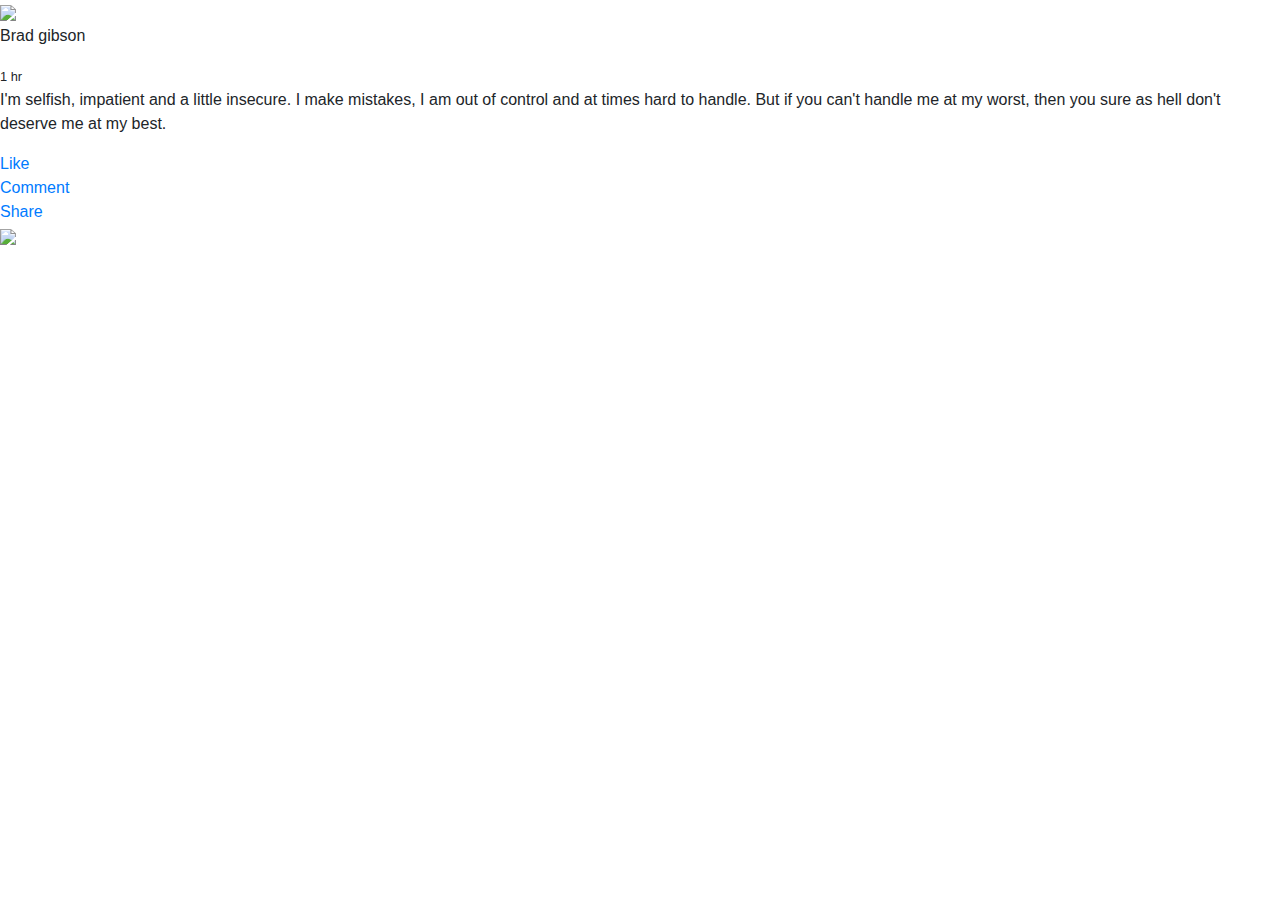
==== index.html @ 12f4358e "first commit" ====
<!doctype html>
<html lang="en">
  <head>
    <meta charset="utf-8">
    <meta name="viewport" content="width=device-width, initial-scale=1, shrink-to-fit=no">
    <link rel="stylesheet" href="https://stackpath.bootstrapcdn.com/bootstrap/4.4.1/css/bootstrap.min.css" integrity="sha384-Vkoo8x4CGsO3+Hhxv8T/Q5PaXtkKtu6ug5TOeNV6gBiFeWPGFN9MuhOf23Q9Ifjh" crossorigin="anonymous">
    <script src="https://kit.fontawesome.com/eff16cc8f9.js" crossorigin="anonymous"></script>
    <link rel="stylesheet/less" type="text/css" href="/assets/less/index.less" />

    <title>Facebook | card design | old version </title>
  </head>
  <body>
    <div class="fb-cards-designs">
        <div class="fb-clone-card">
            <div class="fb-card-main-content">
                <div class="fb-card-header">
                    <div class="user-post-info">
                        <div class="user-thumb">
                            <img src="https://randomuser.me/api/portraits/med/men/75.jpg" class="img-responsive" />
                        </div>
                        <div class="user-information">
                            <p>Brad gibson</p>
                            <small>1 hr</small>
                        </div>
                    </div>
                    <div class="post-action">
                        <i class="fas fa-ellipsis-h"></i>
                    </div>
                </div>

                <div class="fb-card-body simple-text-card">
                    <p>I'm selfish, impatient and a little insecure. I make mistakes, I am out of control and at times hard to handle. But if you can't handle me at my worst, then you sure as hell don't deserve me at my best.</p>
                </div>

            </div>

            <div class="fb-card-like-comment-holder">
                <div class="fb-card-like-comment">
                    
                </div>
            </div>

            <div class="fb-card-actions-holder">
                <div class="fb-card-actions">
                    <div class="fb-btn-holder">
                        <a href="#"><i class="far fa-thumbs-up"></i> Like</a>
                    </div>
                    <div class="fb-btn-holder">
                        <a href="#"><i class="far fa-comment-alt"></i> Comment</a>
                    </div>
                    <div class="fb-btn-holder">
                        <a href="#"><i class="far fa-share-square"></i> Share</a>
                    </div>
                </div>
            </div>

            <div class="fb-card-comments">
                <div class="comment-input-holder">
                    <div class="user-thumb">
                        <img src="https://randomuser.me/api/portraits/women/85.jpg" class="img-responsive" />
                    </div>
                    <div class="comment-input">
                        <div class="comment-box" placeholder="Write a comment..." contenteditable="true" placeholder="write a comment"></div>
                    </div>
                </div>
            </div>
        </div>
    </div>
    
    <script src="https://code.jquery.com/jquery-3.4.1.slim.min.js" integrity="sha384-J6qa4849blE2+poT4WnyKhv5vZF5SrPo0iEjwBvKU7imGFAV0wwj1yYfoRSJoZ+n" crossorigin="anonymous"></script>
    <script src="https://cdn.jsdelivr.net/npm/popper.js@1.16.0/dist/umd/popper.min.js" integrity="sha384-Q6E9RHvbIyZFJoft+2mJbHaEWldlvI9IOYy5n3zV9zzTtmI3UksdQRVvoxMfooAo" crossorigin="anonymous"></script>
    <script src="https://stackpath.bootstrapcdn.com/bootstrap/4.4.1/js/bootstrap.min.js" integrity="sha384-wfSDF2E50Y2D1uUdj0O3uMBJnjuUD4Ih7YwaYd1iqfktj0Uod8GCExl3Og8ifwB6" crossorigin="anonymous"></script>
    <script src="//cdnjs.cloudflare.com/ajax/libs/less.js/3.9.0/less.min.js" ></script>

  </body>
</html>
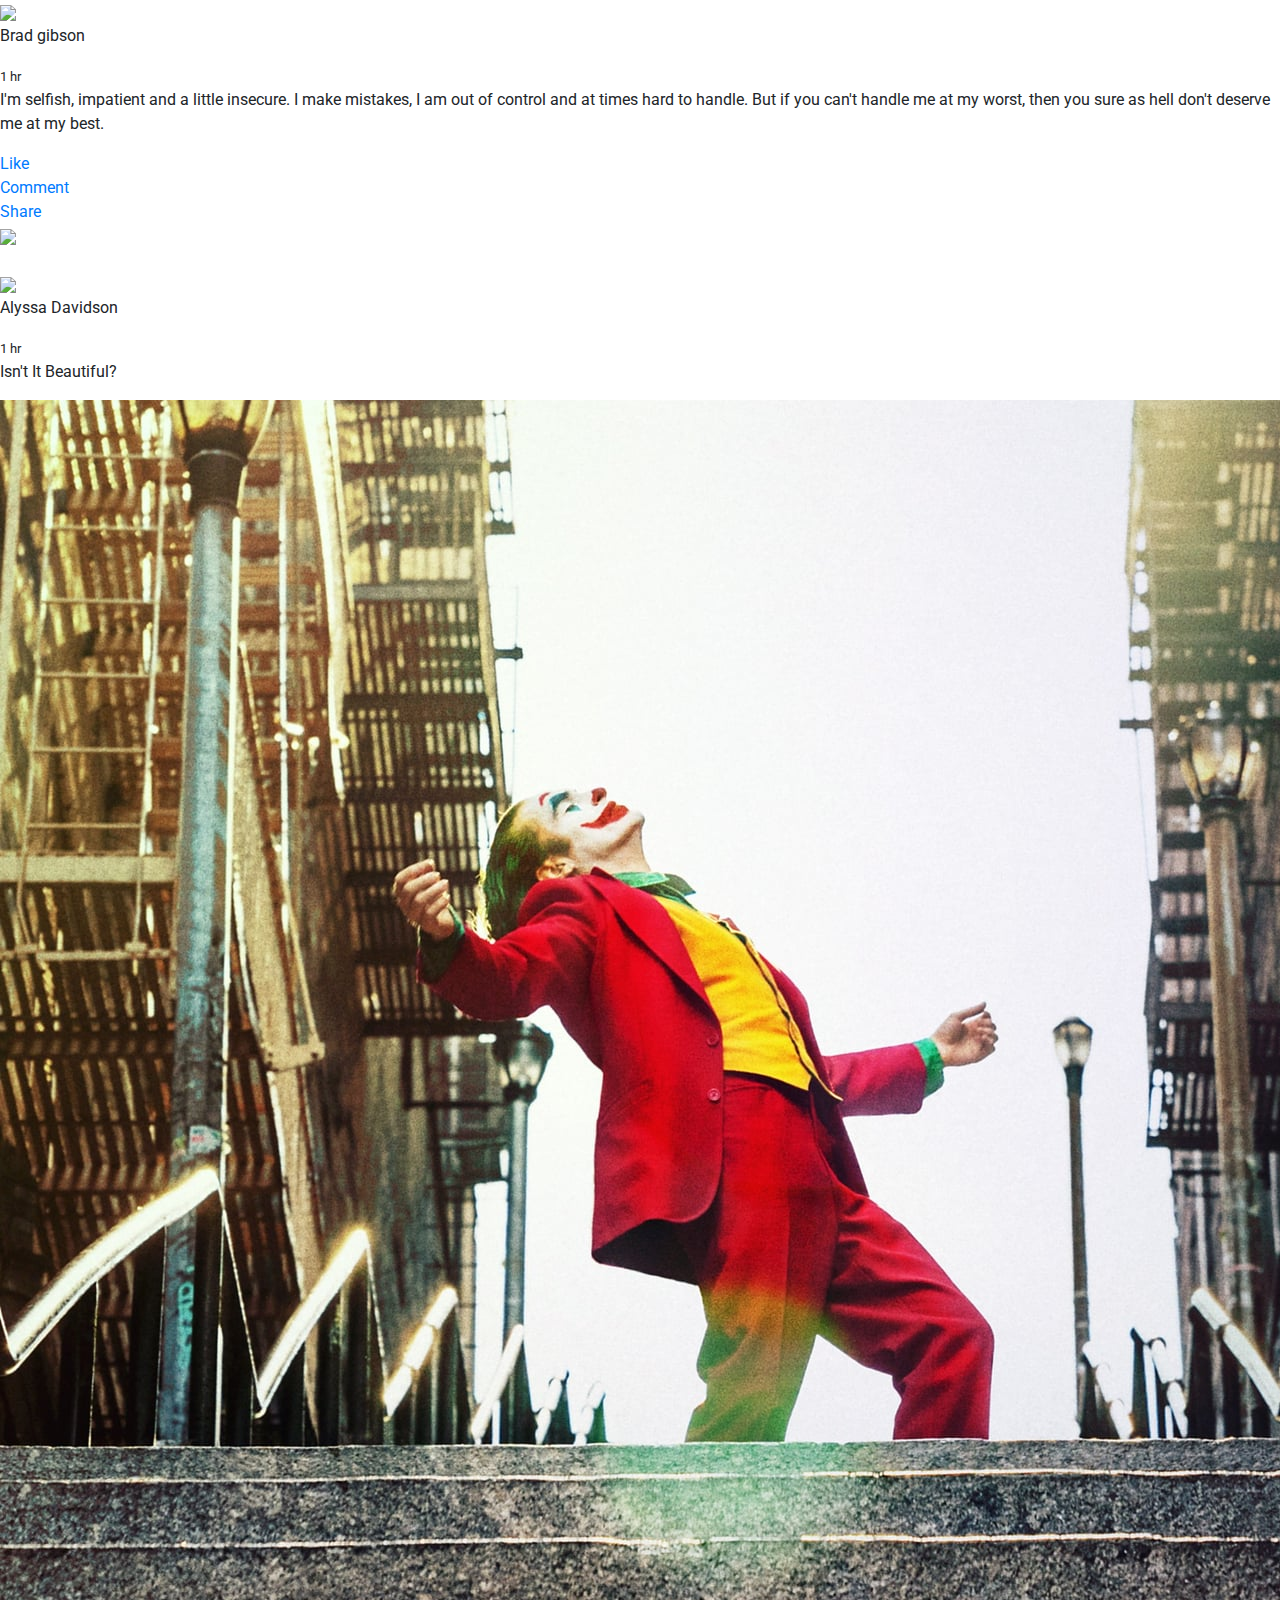
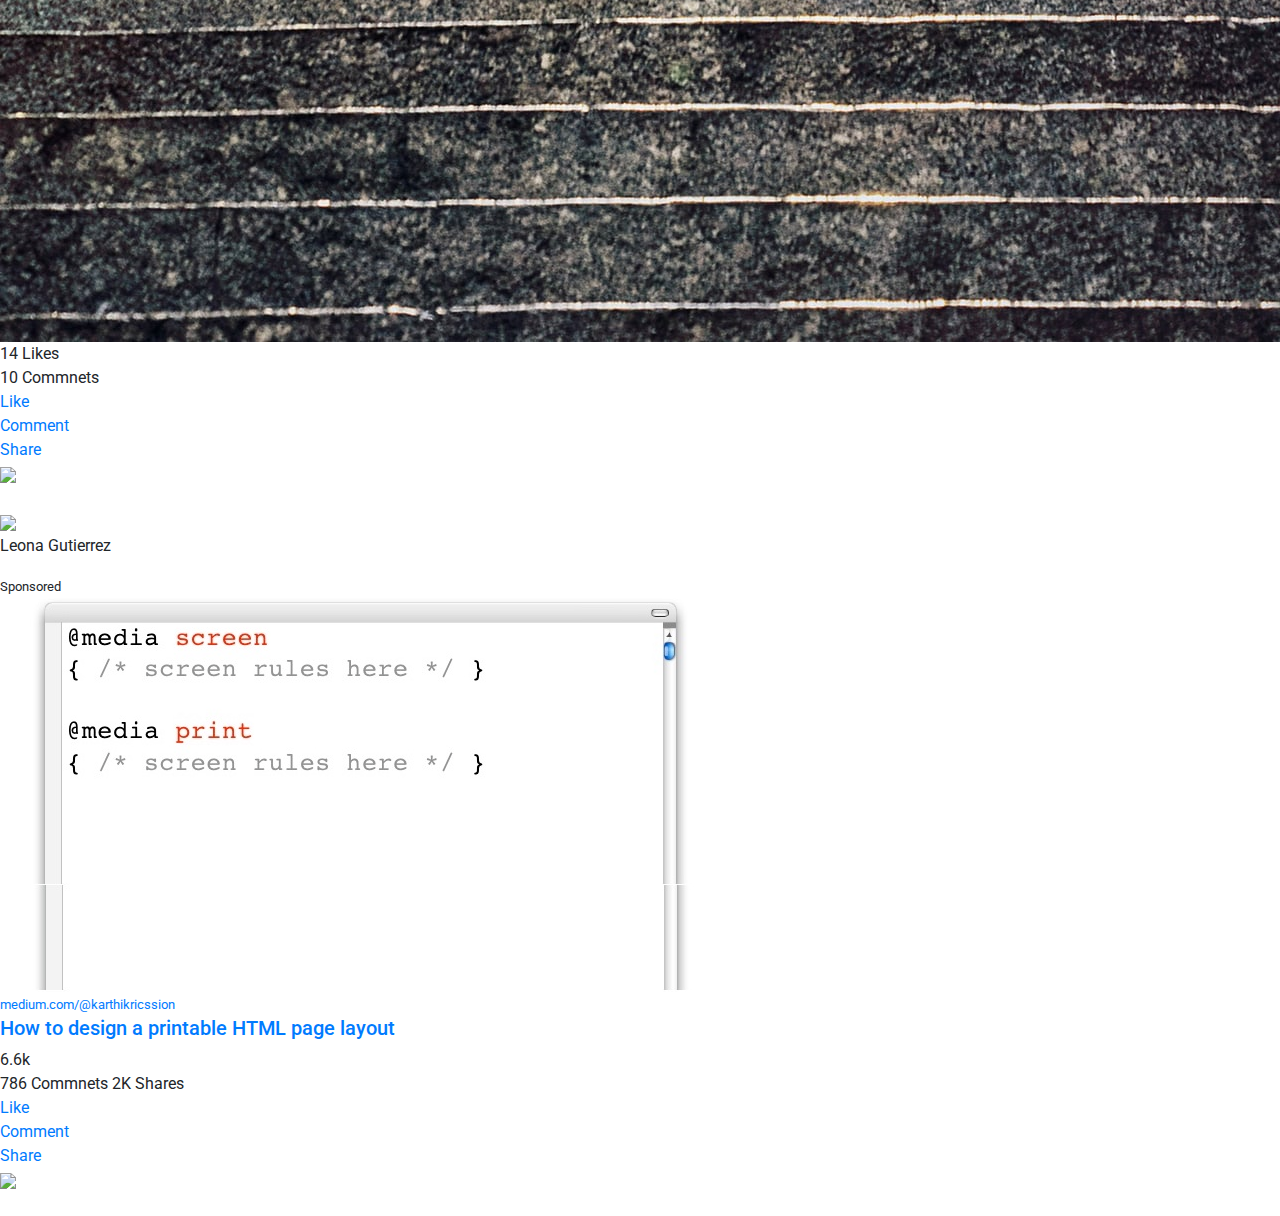
==== commit eee5f796: "Worked on - Image Card Design - Likes and comments section without emojies - Post / Sponsored post D" ====
--- a/index.html
+++ b/index.html
@@ -3,6 +3,7 @@
   <head>
     <meta charset="utf-8">
     <meta name="viewport" content="width=device-width, initial-scale=1, shrink-to-fit=no">
+    <link href="https://fonts.googleapis.com/css?family=Roboto:100,300,400,500,700" rel="stylesheet">
     <link rel="stylesheet" href="https://stackpath.bootstrapcdn.com/bootstrap/4.4.1/css/bootstrap.min.css" integrity="sha384-Vkoo8x4CGsO3+Hhxv8T/Q5PaXtkKtu6ug5TOeNV6gBiFeWPGFN9MuhOf23Q9Ifjh" crossorigin="anonymous">
     <script src="https://kit.fontawesome.com/eff16cc8f9.js" crossorigin="anonymous"></script>
     <link rel="stylesheet/less" type="text/css" href="/assets/less/index.less" />
@@ -10,6 +11,7 @@
     <title>Facebook | card design | old version </title>
   </head>
   <body>
+
     <div class="fb-cards-designs">
         <div class="fb-clone-card">
             <div class="fb-card-main-content">
@@ -65,6 +67,138 @@
                 </div>
             </div>
         </div>
+
+        <div class="fb-clone-card">
+            <div class="fb-card-main-content">
+                <div class="fb-card-header">
+                    <div class="user-post-info">
+                        <div class="user-thumb">
+                            <img src="https://randomuser.me/api/portraits/women/46.jpg" class="img-responsive" />
+                        </div>
+                        <div class="user-information">
+                            <p>Alyssa Davidson</p>
+                            <small>1 hr</small>
+                        </div>
+                    </div>
+                    <div class="post-action">
+                        <i class="fas fa-ellipsis-h"></i>
+                    </div>
+                </div>
+
+                <div class="fb-card-body simple-text-card simple-image-card">
+                    <p>Isn't It Beautiful?</p>
+                    <div class="images-container">
+                        <img src="./assets/images/sample_joker_poster.jpg" class="img-responsive" />
+                    </div>
+                </div>
+
+            </div>
+
+            <div class="fb-card-like-comment-holder">
+                <div class="fb-card-like-comment">
+                    <div class="likes-emoji-holder">
+                        <span>14 Likes</span>
+                    </div>
+                    <div class="like-comment-holder">
+                        <span>10 Commnets</span>
+                    </div>
+                </div>
+            </div>
+
+            <div class="fb-card-actions-holder">
+                <div class="fb-card-actions">
+                    <div class="fb-btn-holder">
+                        <a href="#"><i class="far fa-thumbs-up"></i> Like</a>
+                    </div>
+                    <div class="fb-btn-holder">
+                        <a href="#"><i class="far fa-comment-alt"></i> Comment</a>
+                    </div>
+                    <div class="fb-btn-holder">
+                        <a href="#"><i class="far fa-share-square"></i> Share</a>
+                    </div>
+                </div>
+            </div>
+
+            <div class="fb-card-comments">
+                <div class="comment-input-holder">
+                    <div class="user-thumb">
+                        <img src="https://randomuser.me/api/portraits/women/85.jpg" class="img-responsive" />
+                    </div>
+                    <div class="comment-input">
+                        <div class="comment-box" placeholder="Write a comment..." contenteditable="true" placeholder="write a comment"></div>
+                    </div>
+                </div>
+            </div>
+        </div>
+
+        <div class="fb-clone-card">
+            <div class="fb-card-main-content">
+                <div class="fb-card-header">
+                    <div class="user-post-info">
+                        <div class="user-thumb">
+                            <img src="https://randomuser.me/api/portraits/women/11.jpg" class="img-responsive" />
+                        </div>
+                        <div class="user-information">
+                            <p>Leona Gutierrez</p>
+                            <small>Sponsored</small>
+                        </div>
+                    </div>
+                    <div class="post-action">
+                        <i class="fas fa-ellipsis-h"></i>
+                    </div>
+                </div>
+
+                <div class="fb-card-body simple-text-card simple-image-card simple-image-post">
+                    <div class="images-container">
+                        <a href="https://medium.com/@karthikricssion/how-to-design-a-printable-html-page-layout-802bc9ea61dd" target="_blank">
+                            <img src="./assets/images/print-css.png" class="img-responsive" />
+                            <div class="sponsord-post-title-links">
+                                <small>medium.com/@karthikricssion</small>
+                                <h5>How to design a printable HTML page layout</h5>
+                            </div>
+                        </a>
+                    </div>
+                </div>
+
+            </div>
+
+            <div class="fb-card-like-comment-holder">
+                <div class="fb-card-like-comment">
+                    <div class="likes-emoji-holder">
+                        <span>6.6k</span>
+                    </div>
+                    <div class="like-comment-holder">
+                        <span>786 Commnets</span>
+                        <span>2K Shares</span>
+                    </div>
+                </div>
+            </div>
+
+            <div class="fb-card-actions-holder">
+                <div class="fb-card-actions">
+                    <div class="fb-btn-holder">
+                        <a href="#"><i class="far fa-thumbs-up"></i> Like</a>
+                    </div>
+                    <div class="fb-btn-holder">
+                        <a href="#"><i class="far fa-comment-alt"></i> Comment</a>
+                    </div>
+                    <div class="fb-btn-holder">
+                        <a href="#"><i class="far fa-share-square"></i> Share</a>
+                    </div>
+                </div>
+            </div>
+
+            <div class="fb-card-comments">
+                <div class="comment-input-holder">
+                    <div class="user-thumb">
+                        <img src="https://randomuser.me/api/portraits/women/85.jpg" class="img-responsive" />
+                    </div>
+                    <div class="comment-input">
+                        <div class="comment-box" placeholder="Write a comment..." contenteditable="true" placeholder="write a comment"></div>
+                    </div>
+                </div>
+            </div>
+        </div>
     </div>
     
     <script src="https://code.jquery.com/jquery-3.4.1.slim.min.js" integrity="sha384-J6qa4849blE2+poT4WnyKhv5vZF5SrPo0iEjwBvKU7imGFAV0wwj1yYfoRSJoZ+n" crossorigin="anonymous"></script>
